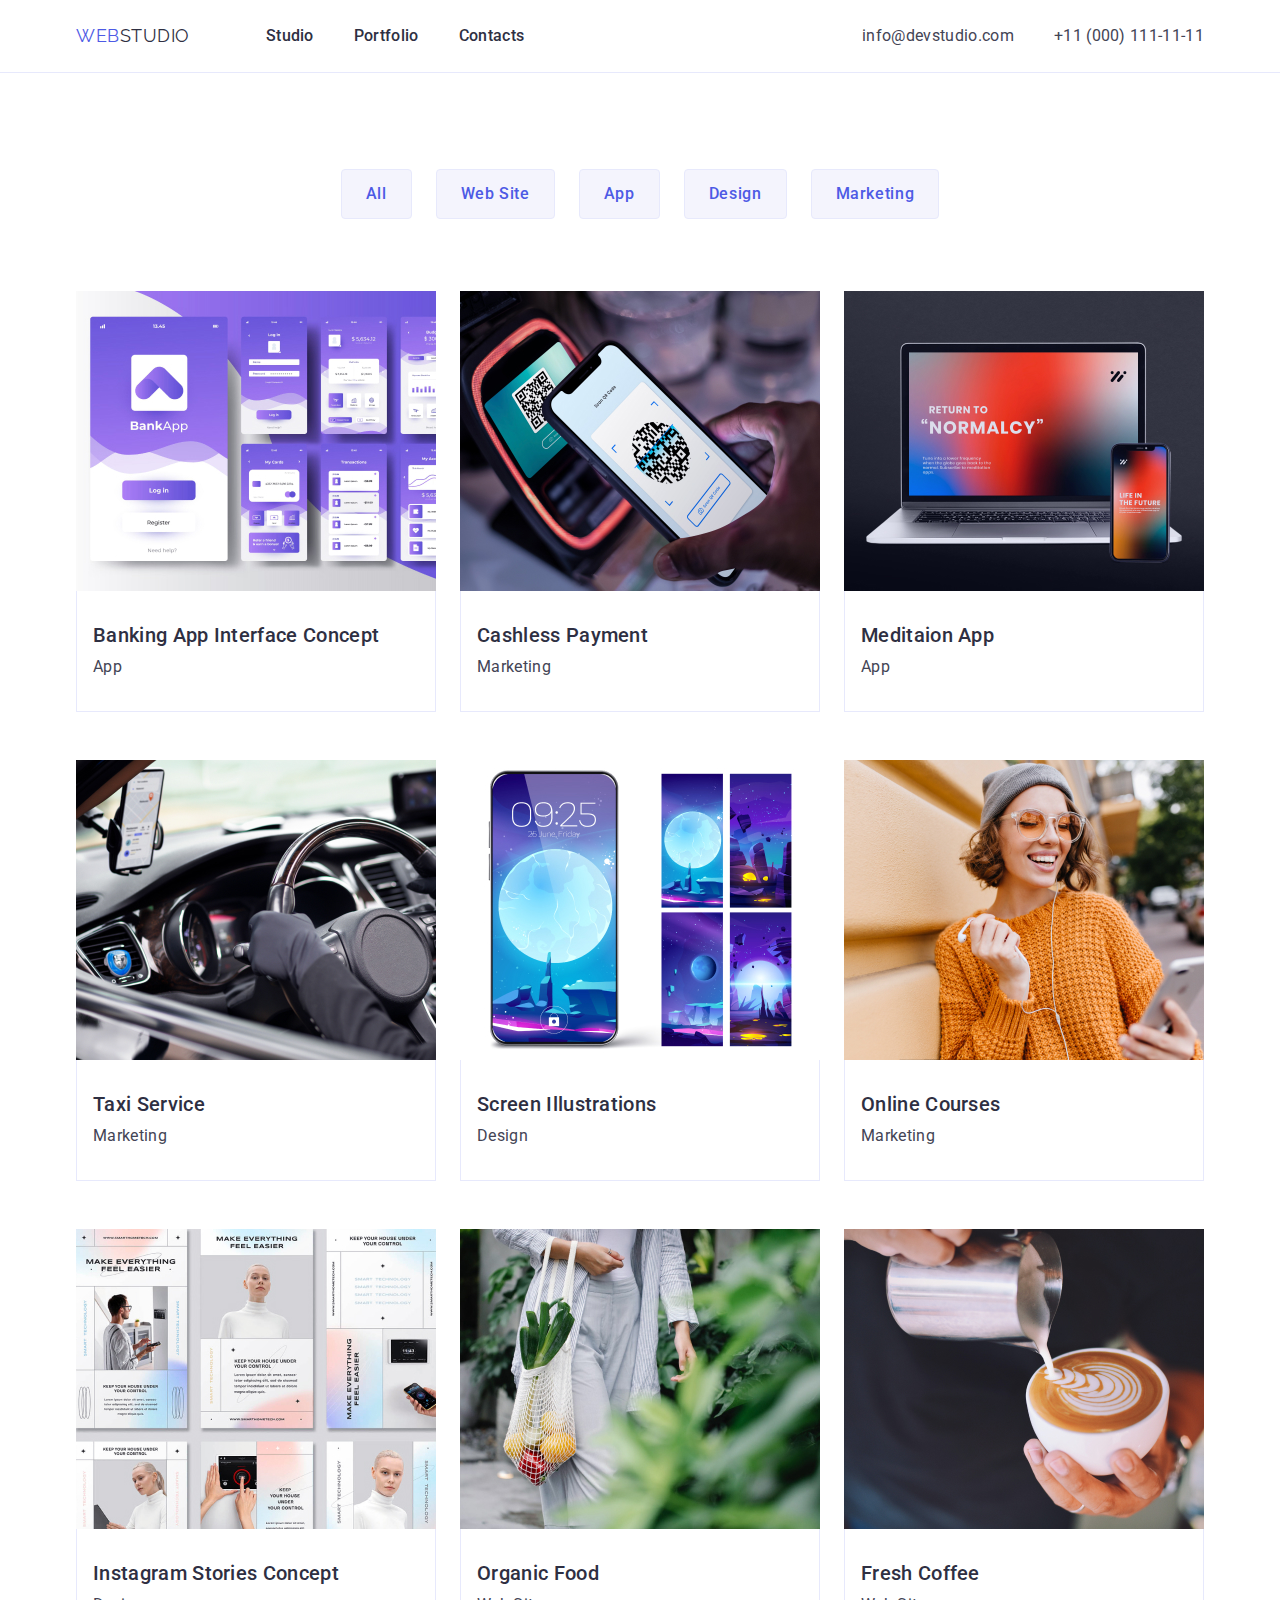
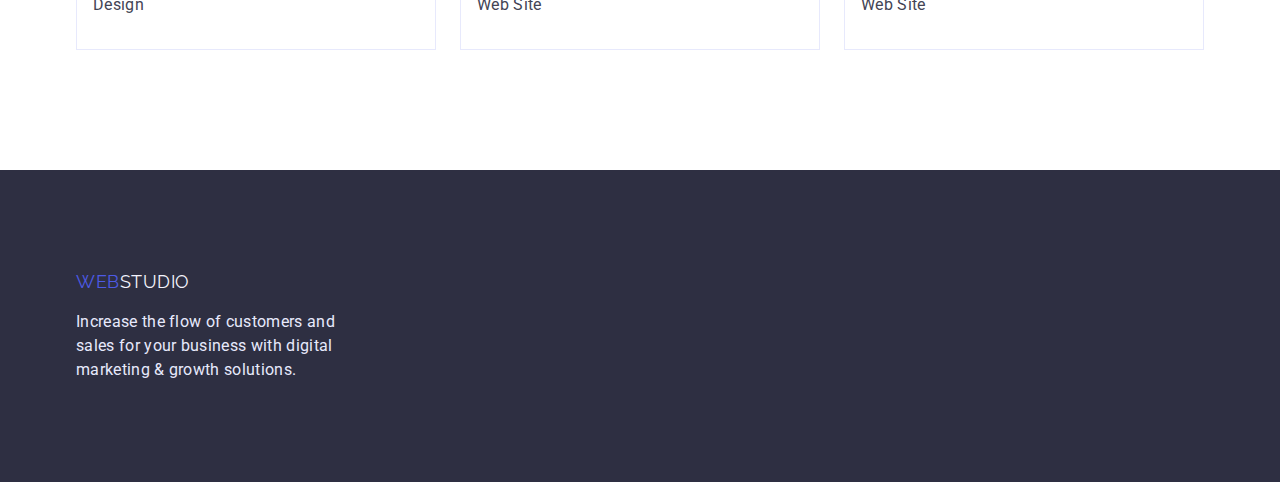
==== portfolio.html @ 005cfe37 "Initial commit" ====
<!DOCTYPE html>
<html lang="en">
  <head>
    <meta charset="UTF-8" />
    <meta http-equiv="X-UA-Compatible" content="IE=edge" />
    <meta name="viewport" content="width=device-width, initial-scale=1.0" />
    <title>Portfolio</title>
    <link rel="preconnect" href="https://fonts.googleapis.com" />
    <link rel="preconnect" href="https://fonts.gstatic.com" crossorigin />
    <link
      href="https://fonts.googleapis.com/css2?family=Raleway:wght@700&family=Roboto:wght@400;500;700;900&display=swap"
      rel="stylesheet"
    />
    <link
      rel="stylesheet"
      href="https://cdnjs.cloudflare.com/ajax/libs/modern-normalize/1.1.0/modern-normalize.min.css"
    />
    <link rel="stylesheet" href="./css/styles.css" />
  </head>
  <body>
    <!-- header -->
    <header class="main-header">
      <nav class="container main-nav">
        <a class="logo link" href="./index.html"
          ><span class="logo-web">Web</span>Studio</a
        >
        <!-- navigation -->
        <ul class="nav">
          <li class="item">
            <a class="link" href="./index.html">Studio</a>
          </li>
          <li class="item">
            <a class="nav-portfolio link" href="./portfolio.html">Portfolio</a>
          </li>
          <li class="item">
            <a class="link" href="">Contacts</a>
          </li>
        </ul>
        <!-- contacts -->
        <ul class="auth-nav">
          <li class="item">
            <a class="link" href="mailto:">info@devstudio.com</a>
          </li>
          <li class="item">
            <a class="link" href="tel:">+11 (000) 111-11-11</a>
          </li>
        </ul>
      </nav>
    </header>
    <!-- Our portfolio -->
    <main>
      <!-- filter button navigation -->
      <section class="section-proj">
        <div class="container">
          <h1 class="zero" hidden>Our portfolio</h1>
          <ul class="filter">
            <li class="item">
              <button type="button" class="filter-btn">All</button>
            </li>
            <li class="item">
              <button type="button" class="filter-btn">Web Site</button>
            </li>
            <li class="item">
              <button type="button" class="filter-btn">App</button>
            </li>
            <li class="item">
              <button type="button" class="filter-btn">Design</button>
            </li>
            <li class="item">
              <button type="button" class="filter-btn">Marketing</button>
            </li>
          </ul>
          <!-- Our projects -->
          <ul class="project">
            <li class="item">
              <img
                class="project-img"
                src="./img/portfolio/banking-app.jpg"
                alt="Banking App"
                width="360"
              />
              <div class="project-cont">
                <h2 class="project-title">Banking App Interface Concept</h2>
                <p class="prooject-descr">App</p>
              </div>
            </li>
            <li class="item">
              <img
                class="project-img"
                src="./img/portfolio/cashless-marketing.jpg"
                alt="Cashless Payment"
                width="360"
              />
              <div class="project-cont">
                <h2 class="project-title">Cashless Payment</h2>
                <p class="prooject-descr">Marketing</p>
              </div>
            </li>
            <li class="item">
              <img
                class="project-img"
                src="./img/portfolio/meditaion-app.jpg"
                alt="Meditation App"
                width="360"
              />
              <div class="project-cont">
                <h2 class="project-title">Meditaion App</h2>
                <p class="prooject-descr">App</p>
              </div>
            </li>
            <li class="item">
              <img
                class="project-img"
                src="./img/portfolio/taxi.jpg"
                alt="Taxi Service"
                width="360"
              />
              <div class="project-cont">
                <h2 class="project-title">Taxi Service</h2>
                <p class="prooject-descr">Marketing</p>
              </div>
            </li>
            <li class="item">
              <img
                class="project-img"
                src="./img/portfolio/screen-design.jpg"
                alt="Screen Illustrations"
                width="360"
              />
              <div class="project-cont">
                <h2 class="project-title">Screen Illustrations</h2>
                <p class="prooject-descr">Design</p>
              </div>
            </li>
            <li class="item">
              <img
                class="project-img"
                src="./img/portfolio/courses.jpg"
                alt="Online Courses"
                width="360"
              />
              <div class="project-cont">
                <h2 class="project-title">Online Courses</h2>
                <p class="prooject-descr">Marketing</p>
              </div>
            </li>
            <li class="item">
              <img
                class="project-img"
                src="./img/portfolio/inst-concept.jpg"
                alt="Instagram Stories Concept"
                width="360"
              />
              <div class="project-cont">
                <h2 class="project-title">Instagram Stories Concept</h2>
                <p class="prooject-descr">Design</p>
              </div>
            </li>
            <li class="item">
              <img
                class="project-img"
                src="./img/portfolio/food-site.jpg"
                alt="Organic Food"
                width="360"
              />
              <div class="project-cont">
                <h2 class="project-title">Organic Food</h2>
                <p class="prooject-descr">Web Site</p>
              </div>
            </li>
            <li class="item">
              <img
                class="project-img"
                src="./img/portfolio/cofee-site.jpg"
                alt="Fresh Coffee"
                width="360"
              />
              <div class="project-cont">
                <h2 class="project-title">Fresh Coffee</h2>
                <p class="prooject-descr">Web Site</p>
              </div>
            </li>
          </ul>
        </div>
      </section>
    </main>
    <!-- footer -->
    <footer class="footer">
    <div class="container">
      <a class="footer-logo link" href="./index.html"
        ><span class="logo-web">Web</span>Studio</a
      >
      <p class="footer-descr">
        Increase the flow of customers and sales for your business with digital
        marketing & growth solutions.
      </p>
    </div>
    </footer>
  </body>
</html>
---- css/styles.css ----
/* calc((100% - кол-во маржинов в строке * значение маржина) / кол-во элементов в строке */

:root {
  --brand-color: #2e2f42;
  --text-color: #434455;
  --accent-text-color: #e7e9fc;
  --button-color: #f4f4fd;
  --primary-brand-color: #4d5ae5;
  --pressed-state: #404bbf;
  --white-color: #ffffff;
}

.link {
  text-decoration: none;
}
ul {
  padding: 0;
  margin: 0;

  list-style: none;
}

img {
  display: block;
  max-width: 100%;
}

/* body */
body {
  margin: 0;
  font-family: 'Roboto', sans-serif;
  color: var(--brand-color);
  letter-spacing: 0.02em;
  font-weight: 400;
  background-color: var(--white-color);
}

.container {
  margin-left: auto;
  margin-right: auto;
  width: 1158px;
  padding: 0 15px;
}

/* header */
/* main nav */
.main-header {
  border-bottom: 1px solid #E7E9FC;
}
.main-nav {
  display: flex;
  align-items: center;
  outline: #2e2f42;
}
/* logo */
.logo {
  font-family: 'Raleway';
  font-size: 18px;
  line-height: 1.33;
  text-transform: uppercase;
  letter-spacing: 0.03em;
  color: var(--brand-color);
}

.logo-web {
  font-family: 'Raleway';
  font-size: 18px;
  line-height: 1.33;
  text-transform: uppercase;
  letter-spacing: 0.03em;
  color: var(--primary-brand-color);
}

/* navigation */

.nav {
  display: flex;
  margin-left: 76px;
  margin-top: 0;
  margin-bottom: 0;
}

.nav .item + .item {
  margin-left: 40px;
}
.nav .link {
  display: block;
  padding: 24px 0;

  color: var(--brand-color);
  font-style: normal;
  font-weight: 500;
  line-height: 1.5;
}

/* nav hover */
.nav a:hover,
.nav a:focus,
.nav a:active {
  color: var(--pressed-state);
}

.nav-portfolio:visited,
.nav-studio:visited {
  color: var(--pressed-state);
}

/* contacts */
.auth-nav {
  display: flex;
  margin-left: auto;
}
.auth-nav .item + .item {
  margin-left: 40px;
}
.auth-nav a {
  line-height: 1.5;
  color: var(--text-color);
}

/* cont hover */
.auth-nav a:hover,
.auth-nav a:focus {
  color: var(--pressed-state);
}

.section {
  padding-bottom: 120px;
  padding-top: 120px;
}

/* main page index.html */
.hero-section {
  padding: 188px 0;
}
.hero {
  background-color: var(--brand-color);
}

.hero {
  text-align: center;
}

.hero-title {
  margin-top: 0;
  margin-bottom: 48px;

  color: var(--white-color);
  font-size: 56px;
  line-height: 1.07;
  letter-spacing: 0.02em;
}

.hero-btn {
  display: inline-block;
  padding: 16px 32px;

  box-shadow: 0px 4px 4px rgba(0, 0, 0, 0.15);
  border-radius: 4px;
  border: none;
  background-color: var(--primary-brand-color);
  cursor: pointer;
  color: var(--white-color);
  font-weight: 500;
  font-size: 16px;
  line-height: 1.5;
  letter-spacing: 0.04em;
}

.hero-btn:hover,
.hero-btn:focus {
  background-color: var(--pressed-state);
}

/* our advantages */

.advant-section {
  padding-bottom: 0;
}
.advant {
  display: flex;
}
.advant .item {
  width: 264px;
}

.advant .item + .item {
  margin-left: 24px;
}

.advant-title {
  margin: 0;
  margin-bottom: 8px;
  font-weight: 500;
  font-size: 20px;
  line-height: 1.2;
}

.advant-descr {
  margin: 0;
  line-height: 1.5;
  color: var(--text-color);
}

/* about us */
.about-title {
  margin: 0;
  margin-bottom: 72px;
  font-size: 36px;
  line-height: 1.11;
  text-align: center;
  text-transform: capitalize;
}

.about-img {
  display: flex;
}

.about-img .item {
  display: inline-block;
}

.about-img .item + .item {
  margin-left: 24px;
}

/* our team */
.team {
  background-color: var(--button-color);
}

.our-team {
  display: flex;
}

.our-team .item + .item {
  margin-left: 24px;
}

.team-name-cont {
  padding-top: 32px;
  padding-bottom: 32px;

  background-color: var(--white-color);
  box-shadow: 0px 1px 6px rgba(46, 47, 66, 0.08),
    0px 1px 1px rgba(46, 47, 66, 0.16), 0px 2px 1px rgba(46, 47, 66, 0.08);
}
.team-title {
  margin: 0;
  margin-bottom: 72px;

  font-size: 36px;
  line-height: 1.11;
  text-align: center;
}

.team-name {
  margin: 0;

  text-align: center;
  font-weight: 500;
  font-size: 20px;
  line-height: 1.2;
}

.team-position {
  margin: 0;
  margin-top: 8px;

  text-align: center;
  line-height: 1.5;
  color: var(--text-color);
}

/* portfolio.html */
/* filter btn nav */
.filter {
  display: flex;
  justify-content: center;
}

.filter .item + .item {
  margin-left: 24px;
}
.filter-btn {
  padding: 12px 24px;

  border: 1px solid #e7e9fc;
  border-radius: 4px;
  background-color: var(--button-color);
  cursor: pointer;
  color: var(--primary-brand-color);

  font-weight: 500;
  font-size: 16px;
  line-height: 1.5;
  letter-spacing: 0.04em;
}

.filter-btn:hover,
.filter-btn:focus {
  background-color: var(--pressed-state);
  color: var(--white-color);
}

/* our projects */
.section-proj {
  padding-top: 96px;
  padding-bottom: 120px;
}

.project {
  display: flex;
  flex-wrap: wrap;
  padding: 0;
  margin: 0;
  margin-left: -24px;
  margin-top: 24px;
}

.project > .item {
  flex-basis: calc(100% / 3 - 24px);
  margin-left: 24px;
  margin-top: 48px;
}

.project-cont {
  padding: 32px 0 32px 16px;
  border-bottom: 1px solid #e7e9fc;
  border-left: 1px solid #e7e9fc;
  border-right: 1px solid #e7e9fc;
}
.project-title {
  margin: 0;
  margin-bottom: 8px;
  font-weight: 500;
  font-size: 20px;
  line-height: 1.2;
}

.prooject-descr {
  margin: 0;
  color: var(--text-color);
  line-height: 1.5;
}
/* footer */
.footer {
  background-color: var(--brand-color);
  padding-top: 100px;
  padding-bottom: 100px;
}

.footer-logo {
  display: block;
  margin-bottom: 16px;
  font-family: 'Raleway';
  font-size: 18px;
  line-height: 1.17;
  letter-spacing: 0.03em;
  text-transform: uppercase;
  color: var(--button-color);
}


.footer-descr {
  display: block;
  margin: 0;
  padding: 0;
  width: 264px;
  line-height: 1.5;
  color: var(--accent-text-color);
}
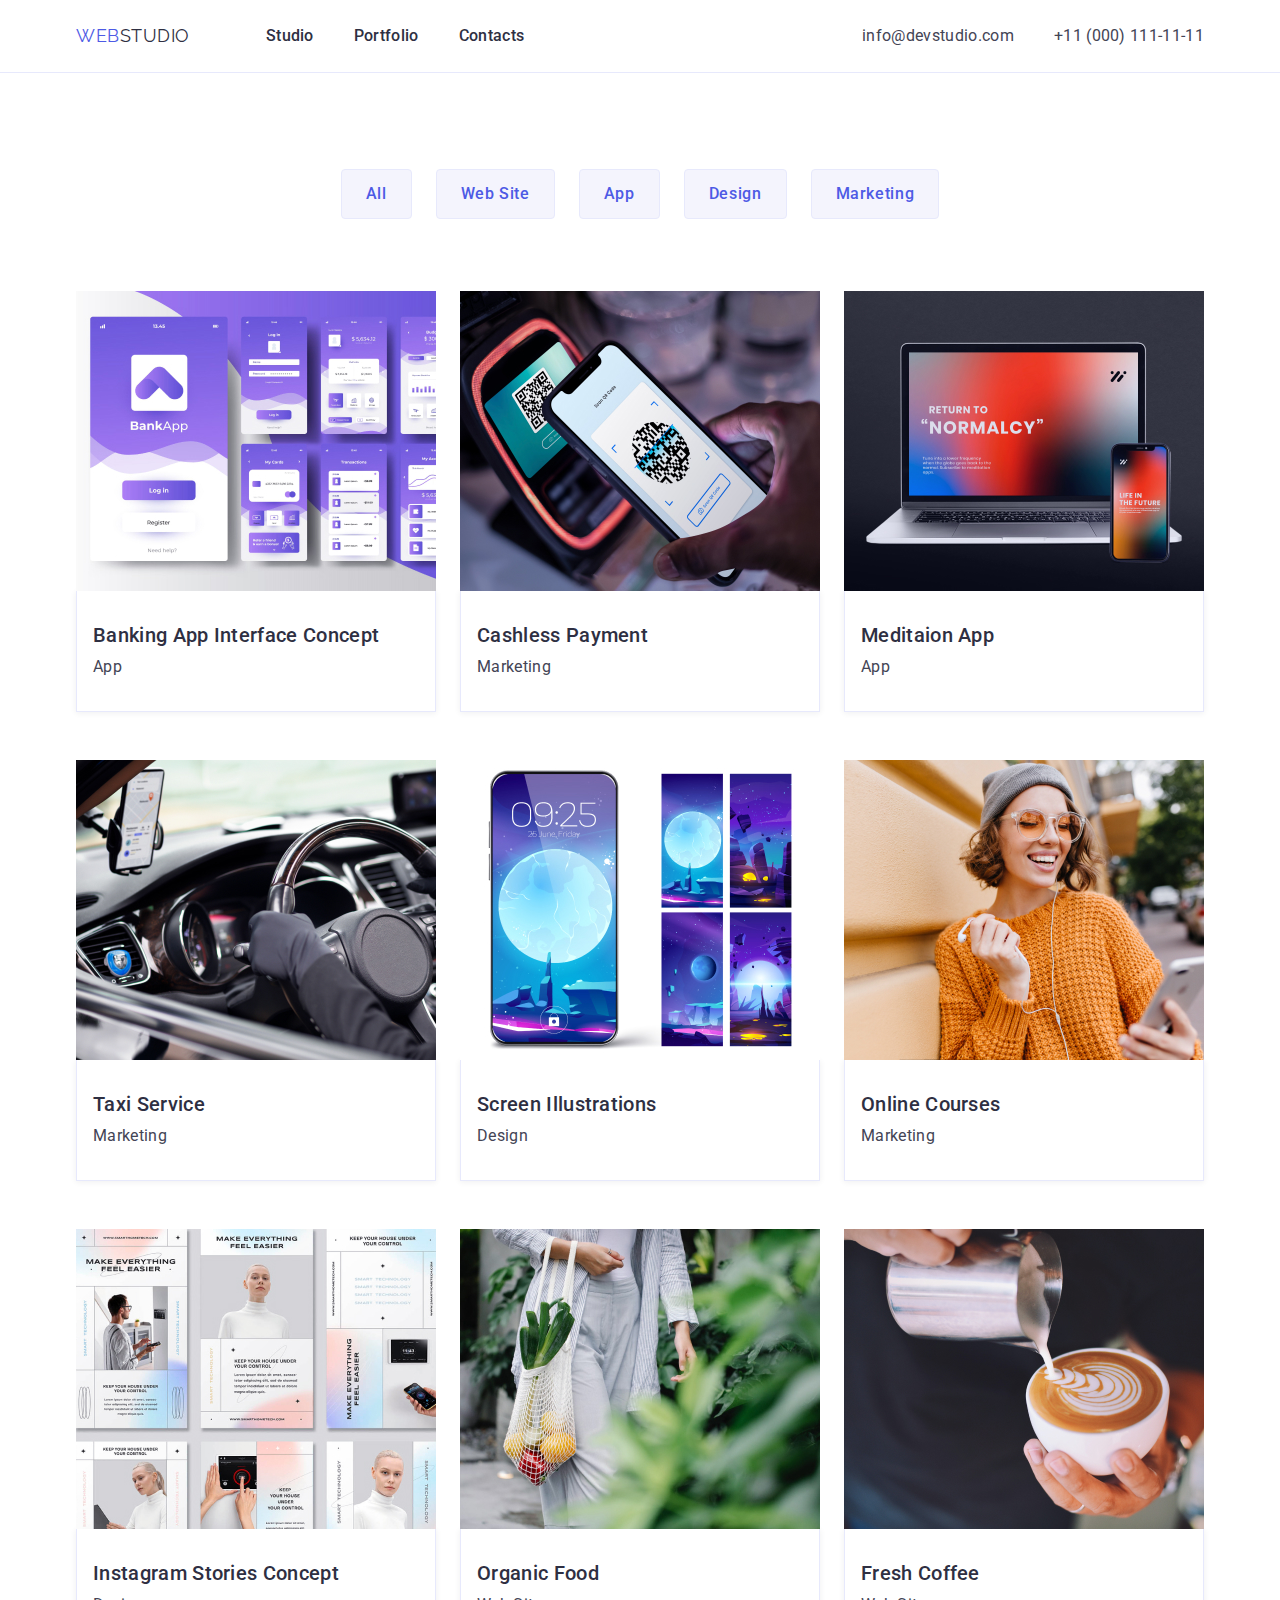
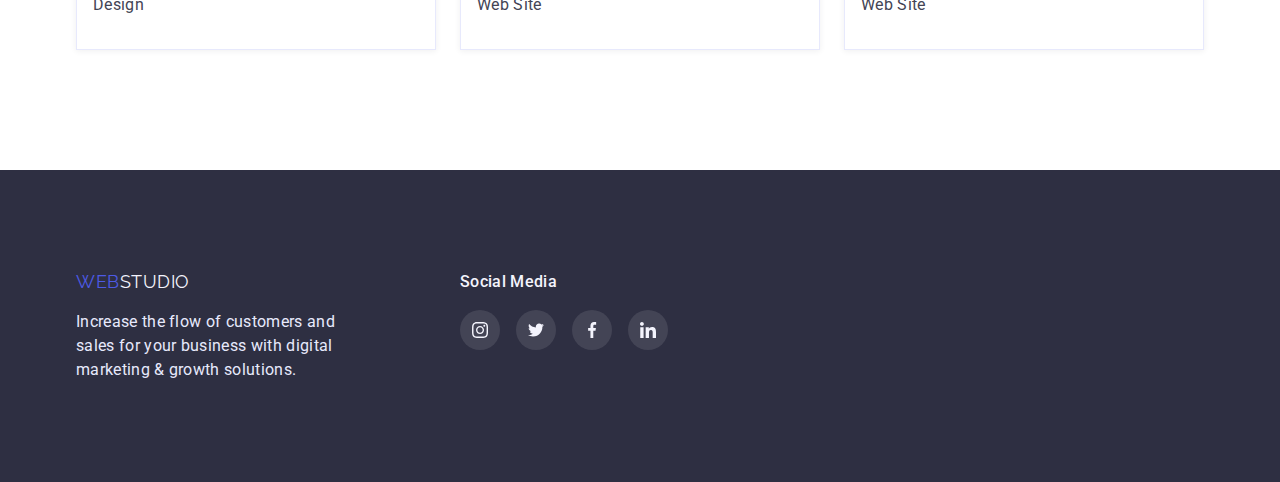
==== commit 34c72dd1: "update HW 04" ====
--- a/portfolio.html
+++ b/portfolio.html
@@ -72,7 +72,7 @@
           </ul>
           <!-- Our projects -->
           <ul class="project">
-            <li class="item">
+            <li class="proj-hover item">
               <img
                 class="project-img"
                 src="./img/portfolio/banking-app.jpg"
@@ -84,7 +84,7 @@
                 <p class="prooject-descr">App</p>
               </div>
             </li>
-            <li class="item">
+            <li class="proj-hover item">
               <img
                 class="project-img"
                 src="./img/portfolio/cashless-marketing.jpg"
@@ -96,7 +96,7 @@
                 <p class="prooject-descr">Marketing</p>
               </div>
             </li>
-            <li class="item">
+            <li class="proj-hover item">
               <img
                 class="project-img"
                 src="./img/portfolio/meditaion-app.jpg"
@@ -108,7 +108,7 @@
                 <p class="prooject-descr">App</p>
               </div>
             </li>
-            <li class="item">
+            <li class="proj-hover item">
               <img
                 class="project-img"
                 src="./img/portfolio/taxi.jpg"
@@ -120,7 +120,7 @@
                 <p class="prooject-descr">Marketing</p>
               </div>
             </li>
-            <li class="item">
+            <li class="proj-hover item">
               <img
                 class="project-img"
                 src="./img/portfolio/screen-design.jpg"
@@ -132,7 +132,7 @@
                 <p class="prooject-descr">Design</p>
               </div>
             </li>
-            <li class="item">
+            <li class="proj-hover item">
               <img
                 class="project-img"
                 src="./img/portfolio/courses.jpg"
@@ -144,7 +144,7 @@
                 <p class="prooject-descr">Marketing</p>
               </div>
             </li>
-            <li class="item">
+            <li class="proj-hover item">
               <img
                 class="project-img"
                 src="./img/portfolio/inst-concept.jpg"
@@ -156,7 +156,7 @@
                 <p class="prooject-descr">Design</p>
               </div>
             </li>
-            <li class="item">
+            <li class="proj-hover item">
               <img
                 class="project-img"
                 src="./img/portfolio/food-site.jpg"
@@ -168,7 +168,7 @@
                 <p class="prooject-descr">Web Site</p>
               </div>
             </li>
-            <li class="item">
+            <li class="proj-hover item">
               <img
                 class="project-img"
                 src="./img/portfolio/cofee-site.jpg"
@@ -186,15 +186,54 @@
     </main>
     <!-- footer -->
     <footer class="footer">
-    <div class="container">
-      <a class="footer-logo link" href="./index.html"
-        ><span class="logo-web">Web</span>Studio</a
-      >
-      <p class="footer-descr">
-        Increase the flow of customers and sales for your business with digital
-        marketing & growth solutions.
-      </p>
-    </div>
+      <div class="container flex-footer">
+        <div>
+          <a class="footer-logo link" href="./index.html"
+            ><span class="logo-web">Web</span>Studio</a
+          >
+          <p class="footer-descr">
+            Increase the flow of customers and sales for your business with
+            digital marketing & growth solutions.
+          </p>
+        </div>
+        <div class="social-media">
+          <p class="social-desrc">Social Media</p>
+          <ul class="social-list-footer list">
+            <li class="social-item item">
+              <a class="social-link-footer link" href="https:/instagram.com" target="_blank"
+              rel="noopener norefferer">
+                <svg width="16" height="16">
+                  <use href="./img/symbol-defs.svg#instagram"></use>
+                </svg>
+              </a>
+            </li>
+            <li class="social-item item">
+              <a class="social-link-footer link" href="https:/twitter.com" target="_blank"
+              rel="noopener norefferer">
+                <svg width="16" height="16">
+                  <use href="./img/symbol-defs.svg#twitter"></use>
+                </svg>
+              </a>
+            </li>
+            <li class="social-item item">
+              <a class="social-link-footer link" href="https:/facebook.com" target="_blank"
+              rel="noopener norefferer">
+                <svg width="16" height="16">
+                  <use href="./img/symbol-defs.svg#facebook"></use>
+                </svg>
+              </a>
+            </li>
+            <li class="social-item item">
+              <a class="social-link-footer link" href="https:/linkedin.com" target="_blank"
+              rel="noopener norefferer">
+                <svg width="16" height="16">
+                  <use href="./img/symbol-defs.svg#linkedin"></use>
+                </svg>
+              </a>
+            </li>
+          </ul>
+        </div>
+      </div>
     </footer>
   </body>
 </html>
--- a/css/styles.css
+++ b/css/styles.css
@@ -45,7 +45,7 @@
 /* header */
 /* main nav */
 .main-header {
-  border-bottom: 1px solid #E7E9FC;
+  border-bottom: 1px solid #e7e9fc;
 }
 .main-nav {
   display: flex;
@@ -130,11 +130,19 @@
 }
 
 /* main page index.html */
-.hero-section {
+
+.hero {
   padding: 188px 0;
-}
-.hero {
-  background-color: var(--brand-color);
+
+  background-image: linear-gradient(
+      to right,
+      rgba(46, 47, 66, 0.7),
+      rgba(46, 47, 66, 0.7)
+    ),
+    url(../img/bgr-hero.jpg);
+  background-size: cover;
+  background-repeat: no-repeat;
+  background-position: center;
 }
 
 .hero {
@@ -180,6 +188,22 @@
 .advant {
   display: flex;
 }
+
+.advant-icon-bg {
+  display: flex;
+  margin: auto;
+  margin-bottom: 32px;
+  background: var(--button-color);
+  width: 264px;
+  height: 112px;
+  border-radius: 4px;
+  border: none;
+}
+
+.advant-icon {
+  display: flex;
+  margin: auto;
+}
 .advant .item {
   width: 264px;
 }
@@ -244,6 +268,7 @@
   background-color: var(--white-color);
   box-shadow: 0px 1px 6px rgba(46, 47, 66, 0.08),
     0px 1px 1px rgba(46, 47, 66, 0.16), 0px 2px 1px rgba(46, 47, 66, 0.08);
+  border-radius: 0px 0px 4px 4px;
 }
 .team-title {
   margin: 0;
@@ -270,6 +295,62 @@
   text-align: center;
   line-height: 1.5;
   color: var(--text-color);
+}
+
+.social-list {
+  display: flex;
+  justify-content: center;
+  margin-top: 8px;
+}
+.social-link {
+  display: flex;
+  justify-content: center;
+  align-items: center;
+  height: 40px;
+  width: 40px;
+  border-radius: 50%;
+  background: var(--primary-brand-color);
+  fill: var(--button-color);
+}
+
+.social-link:hover,
+.social-link:focus {
+  background: var(--pressed-state);
+}
+
+/* Customers */
+.customers-title {
+  margin-bottom: 72px;
+  text-align: center;
+  margin-top: 0;
+  padding: 0;
+
+  font-weight: 700;
+  font-size: 36px;
+  line-height: 1.11;
+}
+
+.customers-list {
+  display: flex;
+  justify-content: center;
+}
+
+.customers-list .item + .item {
+  margin-left: 24px;
+}
+
+.customers-link {
+  display: flex;
+  fill: #8e8f99;
+  border: 1px solid #8e8f99;
+  border-radius: 4px;
+  padding: 16px 32px;
+}
+
+.customers-link:hover,
+.customers-link:focus {
+  fill: var(--pressed-state);
+  border: 1px solid var(--pressed-state);
 }
 
 /* portfolio.html */
@@ -301,6 +382,8 @@
 .filter-btn:focus {
   background-color: var(--pressed-state);
   color: var(--white-color);
+  box-shadow: 0px 3px 1px rgba(0, 0, 0, 0.1), 0px 2px 1px rgba(0, 0, 0, 0.08),
+    0px 2px 2px rgba(0, 0, 0, 0.12);
 }
 
 /* our projects */
@@ -329,6 +412,13 @@
   border-bottom: 1px solid #e7e9fc;
   border-left: 1px solid #e7e9fc;
   border-right: 1px solid #e7e9fc;
+  box-shadow: 0px 1px 6px rgba(46, 47, 66, 0.08);
+}
+
+.project-cont:hover {
+  border: 0.5px solid #f4f4fd;
+  box-shadow: 0px 1px 6px rgba(46, 47, 66, 0.08),
+    0px 1px 1px rgba(46, 47, 66, 0.16), 0px 2px 1px rgba(46, 47, 66, 0.08);
 }
 .project-title {
   margin: 0;
@@ -348,6 +438,10 @@
   background-color: var(--brand-color);
   padding-top: 100px;
   padding-bottom: 100px;
+}
+
+.flex-footer {
+  display: flex;
 }
 
 .footer-logo {
@@ -361,7 +455,6 @@
   color: var(--button-color);
 }
 
-
 .footer-descr {
   display: block;
   margin: 0;
@@ -370,3 +463,40 @@
   line-height: 1.5;
   color: var(--accent-text-color);
 }
+
+.social-media {
+  padding-left: 120px;
+}
+
+.social-desrc {
+  margin: 0;
+  color: var(--button-color);
+  font-weight: 500;
+  font-size: 16px;
+  line-height: 1.5;
+}
+
+.social-list-footer {
+  display: flex;
+  margin-top: 16px;
+}
+
+.social-list-footer > .item + .item {
+  margin-left: 16px;
+}
+
+.social-link-footer {
+  display: flex;
+  justify-content: center;
+  align-items: center;
+  height: 40px;
+  width: 40px;
+  border-radius: 50%;
+  background: rgba(255, 255, 255, 0.1);
+  fill: var(--button-color);
+}
+
+.social-link-footer:hover,
+.social-link-footer:focus {
+  background: #31d0aa;
+}
